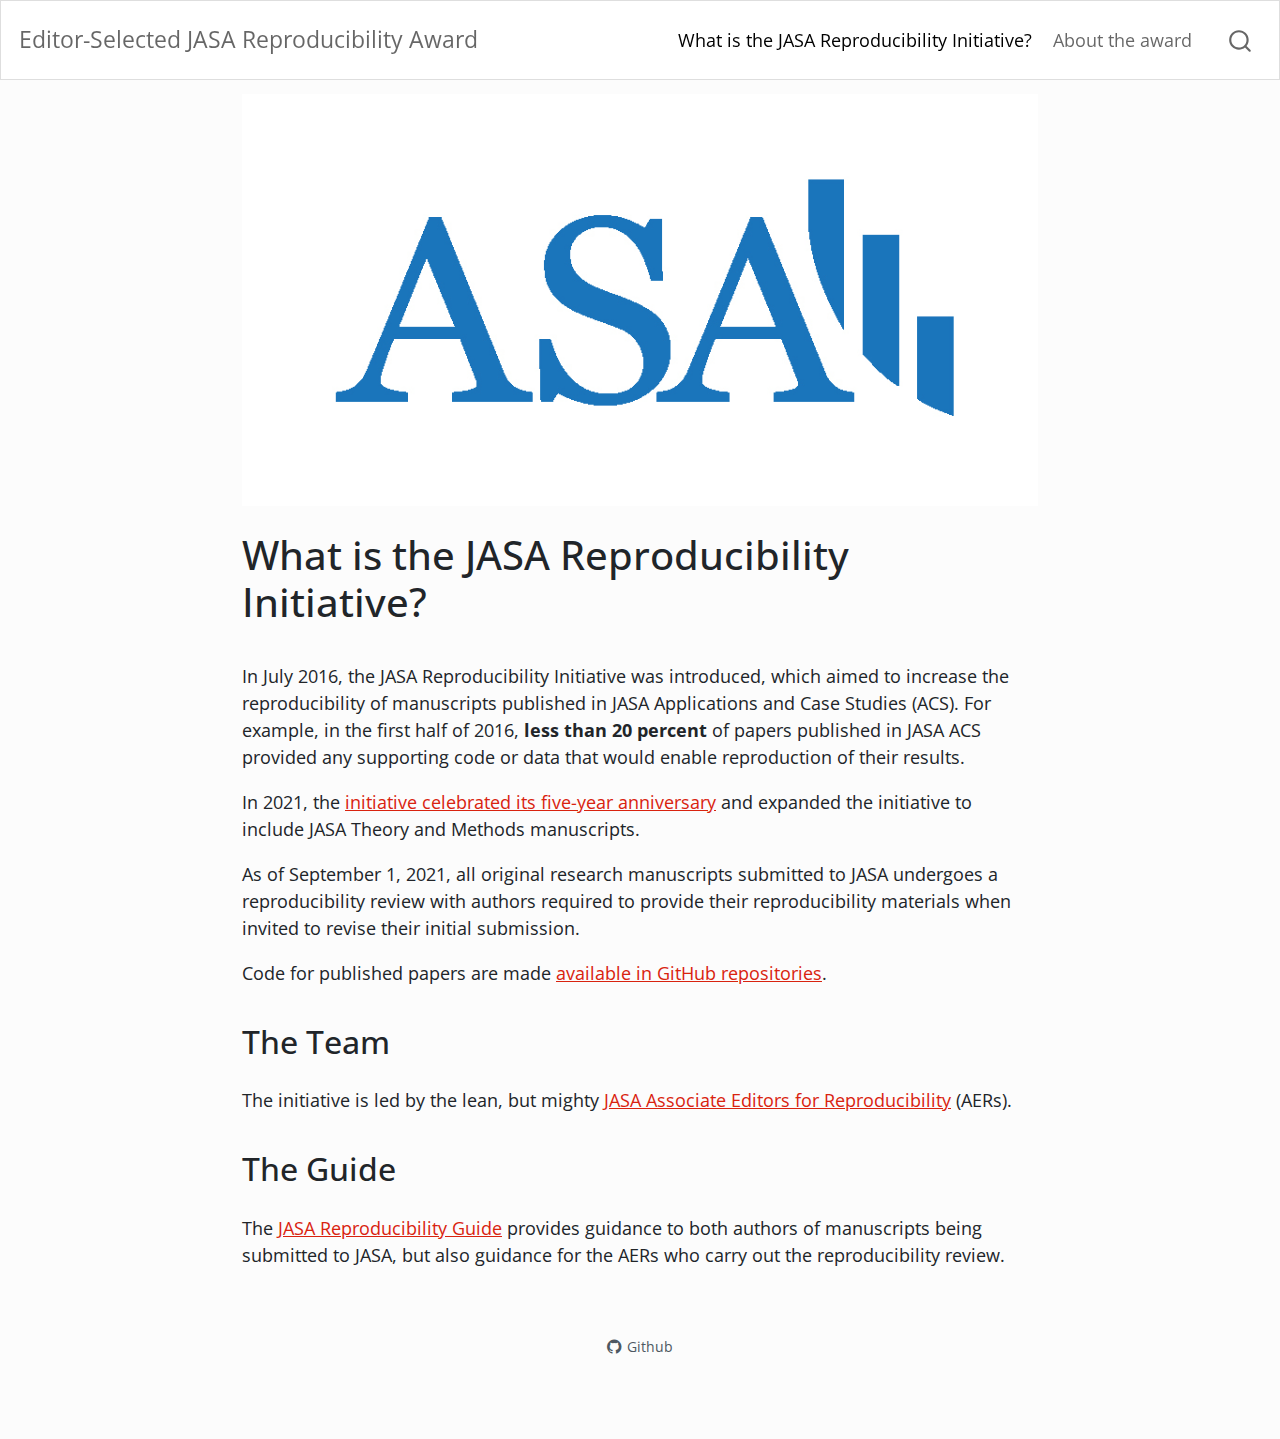
==== about.html @ ca01dcc9 "Built site for gh-pages" ====
<!DOCTYPE html>
<html xmlns="http://www.w3.org/1999/xhtml" lang="en" xml:lang="en"><head>

<meta charset="utf-8">
<meta name="generator" content="quarto-1.1.189">

<meta name="viewport" content="width=device-width, initial-scale=1.0, user-scalable=yes">


<title>Editor-Selected JASA Reproducibility Award - What is the JASA Reproducibility Initiative?</title>
<style>
code{white-space: pre-wrap;}
span.smallcaps{font-variant: small-caps;}
div.columns{display: flex; gap: min(4vw, 1.5em);}
div.column{flex: auto; overflow-x: auto;}
div.hanging-indent{margin-left: 1.5em; text-indent: -1.5em;}
ul.task-list{list-style: none;}
ul.task-list li input[type="checkbox"] {
  width: 0.8em;
  margin: 0 0.8em 0.2em -1.6em;
  vertical-align: middle;
}
</style>


<script src="site_libs/quarto-nav/quarto-nav.js"></script>
<script src="site_libs/quarto-nav/headroom.min.js"></script>
<script src="site_libs/clipboard/clipboard.min.js"></script>
<script src="site_libs/quarto-search/autocomplete.umd.js"></script>
<script src="site_libs/quarto-search/fuse.min.js"></script>
<script src="site_libs/quarto-search/quarto-search.js"></script>
<meta name="quarto:offset" content="./">
<script src="site_libs/quarto-html/quarto.js"></script>
<script src="site_libs/quarto-html/popper.min.js"></script>
<script src="site_libs/quarto-html/tippy.umd.min.js"></script>
<link href="site_libs/quarto-html/tippy.css" rel="stylesheet">
<link href="site_libs/quarto-html/quarto-syntax-highlighting.css" rel="stylesheet" id="quarto-text-highlighting-styles">
<script src="site_libs/bootstrap/bootstrap.min.js"></script>
<link href="site_libs/bootstrap/bootstrap-icons.css" rel="stylesheet">
<link href="site_libs/bootstrap/bootstrap.min.css" rel="stylesheet" id="quarto-bootstrap" data-mode="light">
<script id="quarto-search-options" type="application/json">{
  "location": "navbar",
  "copy-button": false,
  "collapse-after": 3,
  "panel-placement": "end",
  "type": "overlay",
  "limit": 20,
  "language": {
    "search-no-results-text": "No results",
    "search-matching-documents-text": "matching documents",
    "search-copy-link-title": "Copy link to search",
    "search-hide-matches-text": "Hide additional matches",
    "search-more-match-text": "more match in this document",
    "search-more-matches-text": "more matches in this document",
    "search-clear-button-title": "Clear",
    "search-detached-cancel-button-title": "Cancel",
    "search-submit-button-title": "Submit"
  }
}</script>


<link rel="stylesheet" href="styles.css">
</head>

<body class="nav-fixed fullcontent">

<div id="quarto-search-results"></div>
  <header id="quarto-header" class="headroom fixed-top">
    <nav class="navbar navbar-expand-lg navbar-dark ">
      <div class="navbar-container container-fluid">
      <div class="navbar-brand-container">
    <a class="navbar-brand" href="./index.html">
    <span class="navbar-title">Editor-Selected JASA Reproducibility Award</span>
    </a>
  </div>
          <button class="navbar-toggler" type="button" data-bs-toggle="collapse" data-bs-target="#navbarCollapse" aria-controls="navbarCollapse" aria-expanded="false" aria-label="Toggle navigation" onclick="if (window.quartoToggleHeadroom) { window.quartoToggleHeadroom(); }">
  <span class="navbar-toggler-icon"></span>
</button>
          <div class="collapse navbar-collapse" id="navbarCollapse">
            <ul class="navbar-nav navbar-nav-scroll ms-auto">
  <li class="nav-item">
    <a class="nav-link active" href="./about.html" aria-current="page">What is the JASA Reproducibility Initiative?</a>
  </li>  
  <li class="nav-item">
    <a class="nav-link" href="./index.html">About the award</a>
  </li>  
</ul>
              <div id="quarto-search" class="" title="Search"></div>
          </div> <!-- /navcollapse -->
      </div> <!-- /container-fluid -->
    </nav>
</header>
<!-- content -->
<div id="quarto-content" class="quarto-container page-columns page-rows-contents page-layout-article page-navbar">
<!-- sidebar -->
<!-- margin-sidebar -->
    
<!-- main -->
<div class="quarto-about-marquee">
  <div class="about-image-container">
    <img src="img/asa_logo.jpeg" class="about-image " style="width: 100%;">
  </div>
  <div class="about-contents">
    <header id="title-block-header" class="quarto-title-block default">
<div class="quarto-title">
<h1 class="title">What is the JASA Reproducibility Initiative?</h1>
</div>
<div class="quarto-title-meta">
  </div>
</header> <main class="content" id="quarto-document-content">
<p>In July 2016, the JASA Reproducibility Initiative was introduced, which aimed to increase the reproducibility of manuscripts published in JASA Applications and Case Studies (ACS). For example, in the first half of 2016, <strong>less than 20 percent</strong> of papers published in JASA ACS provided any supporting code or data that would enable reproduction of their results.</p>
<p>In 2021, the <a href="https://magazine.amstat.org/blog/2021/08/01/jasa-5-years-on">initiative celebrated its five-year anniversary</a> and expanded the initiative to include JASA Theory and Methods manuscripts.</p>
<p>As of September 1, 2021, all original research manuscripts submitted to JASA undergoes a reproducibility review with authors required to provide their reproducibility materials when invited to revise their initial submission.</p>
<p>Code for published papers are made <a href="https://github.com/jasa-acs">available in GitHub repositories</a>.</p>
<section id="the-team" class="level2">
<h2 data-anchor-id="the-team">The Team</h2>
<p>The initiative is led by the lean, but mighty <a href="https://www.tandfonline.com/action/journalInformation?show=editorialBoard&amp;journalCode=uasa20">JASA Associate Editors for Reproducibility</a> (AERs).</p>
</section>
<section id="the-guide" class="level2">
<h2 data-anchor-id="the-guide">The Guide</h2>
<p>The <a href="https://jasa-acs.github.io/repro-guide">JASA Reproducibility Guide</a> provides guidance to both authors of manuscripts being submitted to JASA, but also guidance for the AERs who carry out the reproducibility review.</p>


</section>
</main> 
    <div class="about-footer"><div class="about-links">
  <a href="https://github.com/jasa-acs" class="about-link">
    <i class="bi bi-github"></i>
     <span class="about-link-text">Github</span>
  </a>
</div>
</div>
  </div>
</div>
 <!-- /main -->
<script id="quarto-html-after-body" type="application/javascript">
window.document.addEventListener("DOMContentLoaded", function (event) {
  const toggleBodyColorMode = (bsSheetEl) => {
    const mode = bsSheetEl.getAttribute("data-mode");
    const bodyEl = window.document.querySelector("body");
    if (mode === "dark") {
      bodyEl.classList.add("quarto-dark");
      bodyEl.classList.remove("quarto-light");
    } else {
      bodyEl.classList.add("quarto-light");
      bodyEl.classList.remove("quarto-dark");
    }
  }
  const toggleBodyColorPrimary = () => {
    const bsSheetEl = window.document.querySelector("link#quarto-bootstrap");
    if (bsSheetEl) {
      toggleBodyColorMode(bsSheetEl);
    }
  }
  toggleBodyColorPrimary();  
  const clipboard = new window.ClipboardJS('.code-copy-button', {
    target: function(trigger) {
      return trigger.previousElementSibling;
    }
  });
  clipboard.on('success', function(e) {
    // button target
    const button = e.trigger;
    // don't keep focus
    button.blur();
    // flash "checked"
    button.classList.add('code-copy-button-checked');
    var currentTitle = button.getAttribute("title");
    button.setAttribute("title", "Copied!");
    setTimeout(function() {
      button.setAttribute("title", currentTitle);
      button.classList.remove('code-copy-button-checked');
    }, 1000);
    // clear code selection
    e.clearSelection();
  });
  function tippyHover(el, contentFn) {
    const config = {
      allowHTML: true,
      content: contentFn,
      maxWidth: 500,
      delay: 100,
      arrow: false,
      appendTo: function(el) {
          return el.parentElement;
      },
      interactive: true,
      interactiveBorder: 10,
      theme: 'quarto',
      placement: 'bottom-start'
    };
    window.tippy(el, config); 
  }
  const noterefs = window.document.querySelectorAll('a[role="doc-noteref"]');
  for (var i=0; i<noterefs.length; i++) {
    const ref = noterefs[i];
    tippyHover(ref, function() {
      // use id or data attribute instead here
      let href = ref.getAttribute('data-footnote-href') || ref.getAttribute('href');
      try { href = new URL(href).hash; } catch {}
      const id = href.replace(/^#\/?/, "");
      const note = window.document.getElementById(id);
      return note.innerHTML;
    });
  }
  var bibliorefs = window.document.querySelectorAll('a[role="doc-biblioref"]');
  for (var i=0; i<bibliorefs.length; i++) {
    const ref = bibliorefs[i];
    const cites = ref.parentNode.getAttribute('data-cites').split(' ');
    tippyHover(ref, function() {
      var popup = window.document.createElement('div');
      cites.forEach(function(cite) {
        var citeDiv = window.document.createElement('div');
        citeDiv.classList.add('hanging-indent');
        citeDiv.classList.add('csl-entry');
        var biblioDiv = window.document.getElementById('ref-' + cite);
        if (biblioDiv) {
          citeDiv.innerHTML = biblioDiv.innerHTML;
        }
        popup.appendChild(citeDiv);
      });
      return popup.innerHTML;
    });
  }
});
</script>
</div> <!-- /content -->



</body></html>
---- site_libs/quarto-html/tippy.css ----
.tippy-box[data-animation=fade][data-state=hidden]{opacity:0}[data-tippy-root]{max-width:calc(100vw - 10px)}.tippy-box{position:relative;background-color:#333;color:#fff;border-radius:4px;font-size:14px;line-height:1.4;white-space:normal;outline:0;transition-property:transform,visibility,opacity}.tippy-box[data-placement^=top]>.tippy-arrow{bottom:0}.tippy-box[data-placement^=top]>.tippy-arrow:before{bottom:-7px;left:0;border-width:8px 8px 0;border-top-color:initial;transform-origin:center top}.tippy-box[data-placement^=bottom]>.tippy-arrow{top:0}.tippy-box[data-placement^=bottom]>.tippy-arrow:before{top:-7px;left:0;border-width:0 8px 8px;border-bottom-color:initial;transform-origin:center bottom}.tippy-box[data-placement^=left]>.tippy-arrow{right:0}.tippy-box[data-placement^=left]>.tippy-arrow:before{border-width:8px 0 8px 8px;border-left-color:initial;right:-7px;transform-origin:center left}.tippy-box[data-placement^=right]>.tippy-arrow{left:0}.tippy-box[data-placement^=right]>.tippy-arrow:before{left:-7px;border-width:8px 8px 8px 0;border-right-color:initial;transform-origin:center right}.tippy-box[data-inertia][data-state=visible]{transition-timing-function:cubic-bezier(.54,1.5,.38,1.11)}.tippy-arrow{width:16px;height:16px;color:#333}.tippy-arrow:before{content:"";position:absolute;border-color:transparent;border-style:solid}.tippy-content{position:relative;padding:5px 9px;z-index:1}
---- site_libs/quarto-html/quarto-syntax-highlighting.css ----
/* quarto syntax highlight colors */
:root {
  --quarto-hl-ot-color: #003B4F;
  --quarto-hl-at-color: #657422;
  --quarto-hl-ss-color: #20794D;
  --quarto-hl-an-color: #5E5E5E;
  --quarto-hl-fu-color: #4758AB;
  --quarto-hl-st-color: #20794D;
  --quarto-hl-cf-color: #003B4F;
  --quarto-hl-op-color: #5E5E5E;
  --quarto-hl-er-color: #AD0000;
  --quarto-hl-bn-color: #AD0000;
  --quarto-hl-al-color: #AD0000;
  --quarto-hl-va-color: #111111;
  --quarto-hl-bu-color: inherit;
  --quarto-hl-ex-color: inherit;
  --quarto-hl-pp-color: #AD0000;
  --quarto-hl-in-color: #5E5E5E;
  --quarto-hl-vs-color: #20794D;
  --quarto-hl-wa-color: #5E5E5E;
  --quarto-hl-do-color: #5E5E5E;
  --quarto-hl-im-color: #00769E;
  --quarto-hl-ch-color: #20794D;
  --quarto-hl-dt-color: #AD0000;
  --quarto-hl-fl-color: #AD0000;
  --quarto-hl-co-color: #5E5E5E;
  --quarto-hl-cv-color: #5E5E5E;
  --quarto-hl-cn-color: #8f5902;
  --quarto-hl-sc-color: #5E5E5E;
  --quarto-hl-dv-color: #AD0000;
  --quarto-hl-kw-color: #003B4F;
}

/* other quarto variables */
:root {
  --quarto-font-monospace: SFMono-Regular, Menlo, Monaco, Consolas, "Liberation Mono", "Courier New", monospace;
}

pre > code.sourceCode > span {
  color: #003B4F;
}

code span {
  color: #003B4F;
}

code.sourceCode > span {
  color: #003B4F;
}

div.sourceCode,
div.sourceCode pre.sourceCode {
  color: #003B4F;
}

code span.ot {
  color: #003B4F;
}

code span.at {
  color: #657422;
}

code span.ss {
  color: #20794D;
}

code span.an {
  color: #5E5E5E;
}

code span.fu {
  color: #4758AB;
}

code span.st {
  color: #20794D;
}

code span.cf {
  color: #003B4F;
}

code span.op {
  color: #5E5E5E;
}

code span.er {
  color: #AD0000;
}

code span.bn {
  color: #AD0000;
}

code span.al {
  color: #AD0000;
}

code span.va {
  color: #111111;
}

code span.pp {
  color: #AD0000;
}

code span.in {
  color: #5E5E5E;
}

code span.vs {
  color: #20794D;
}

code span.wa {
  color: #5E5E5E;
  font-style: italic;
}

code span.do {
  color: #5E5E5E;
  font-style: italic;
}

code span.im {
  color: #00769E;
}

code span.ch {
  color: #20794D;
}

code span.dt {
  color: #AD0000;
}

code span.fl {
  color: #AD0000;
}

code span.co {
  color: #5E5E5E;
}

code span.cv {
  color: #5E5E5E;
  font-style: italic;
}

code span.cn {
  color: #8f5902;
}

code span.sc {
  color: #5E5E5E;
}

code span.dv {
  color: #AD0000;
}

code span.kw {
  color: #003B4F;
}

.prevent-inlining {
  content: "</";
}

/*# sourceMappingURL=debc5d5d77c3f9108843748ff7464032.css.map */
---- styles.css ----
/* css styles */
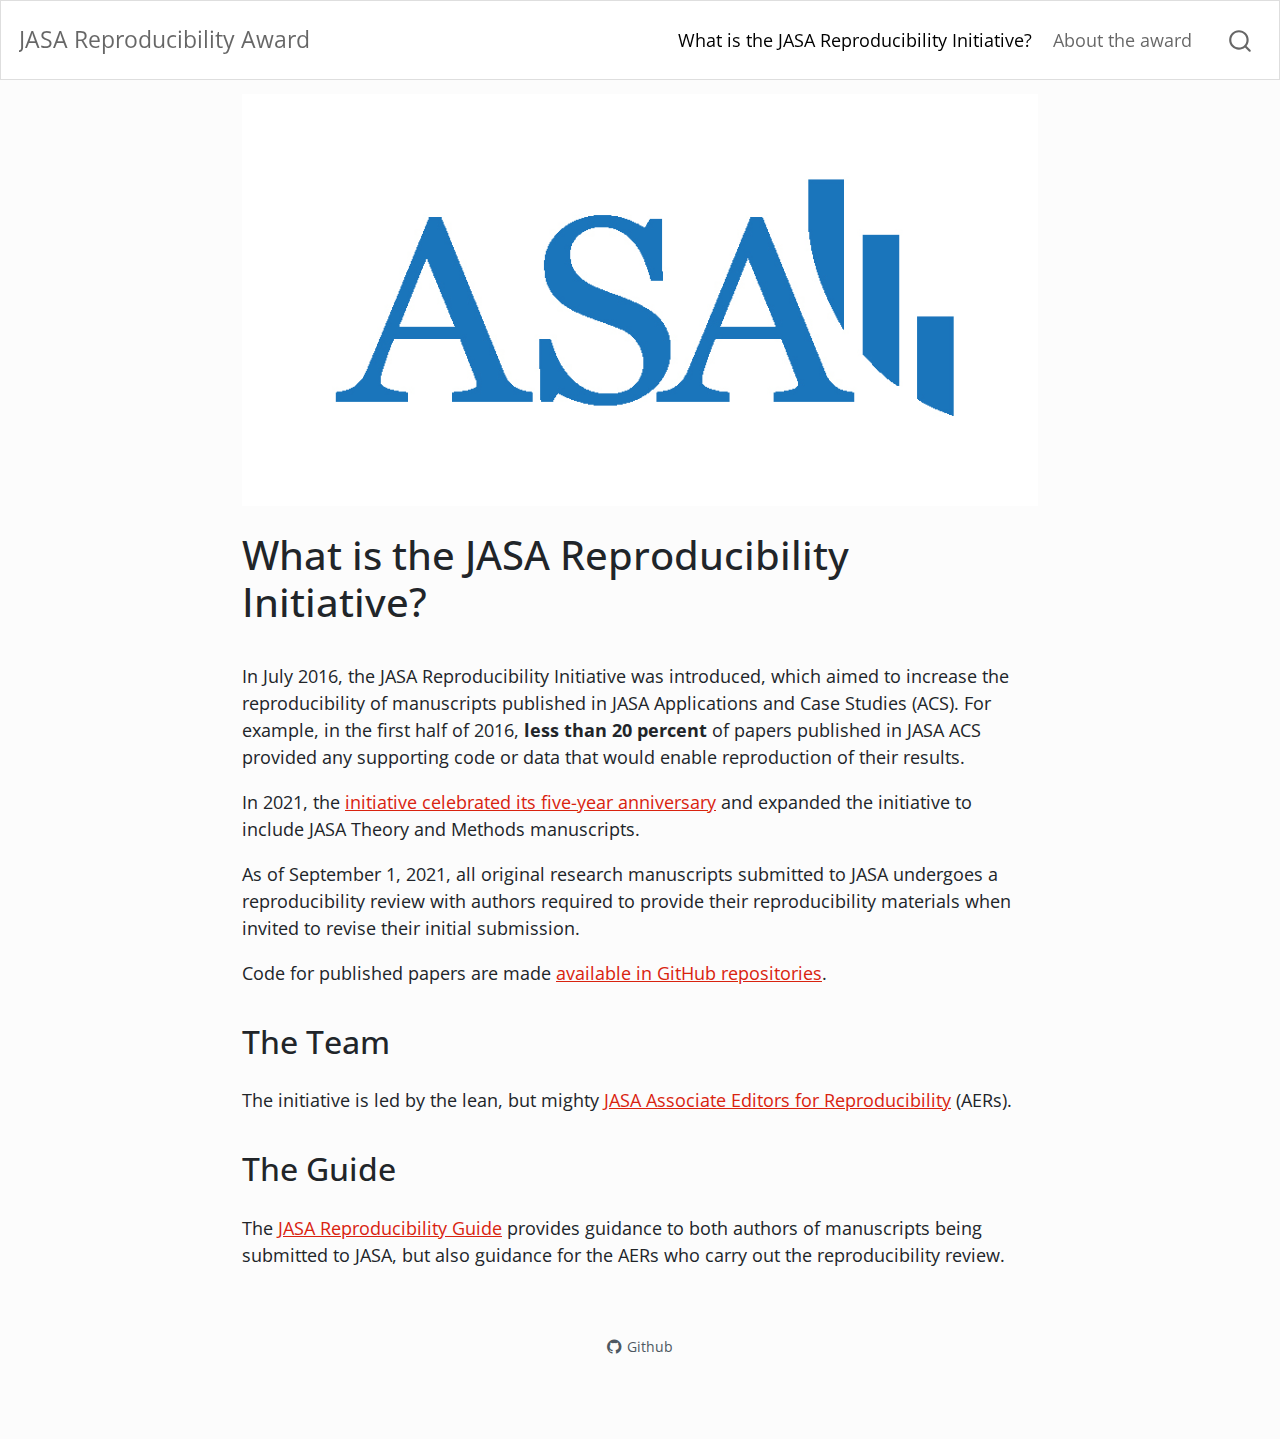
==== commit 0c8dea2c: "Built site for gh-pages" ====
--- a/about.html
+++ b/about.html
@@ -2,12 +2,12 @@
 <html xmlns="http://www.w3.org/1999/xhtml" lang="en" xml:lang="en"><head>
 
 <meta charset="utf-8">
-<meta name="generator" content="quarto-1.1.189">
+<meta name="generator" content="quarto-1.2.269">
 
 <meta name="viewport" content="width=device-width, initial-scale=1.0, user-scalable=yes">
 
 
-<title>Editor-Selected JASA Reproducibility Award - What is the JASA Reproducibility Initiative?</title>
+<title>JASA Reproducibility Award - What is the JASA Reproducibility Initiative?</title>
 <style>
 code{white-space: pre-wrap;}
 span.smallcaps{font-variant: small-caps;}
@@ -70,7 +70,7 @@
       <div class="navbar-container container-fluid">
       <div class="navbar-brand-container">
     <a class="navbar-brand" href="./index.html">
-    <span class="navbar-title">Editor-Selected JASA Reproducibility Award</span>
+    <span class="navbar-title">JASA Reproducibility Award</span>
     </a>
   </div>
           <button class="navbar-toggler" type="button" data-bs-toggle="collapse" data-bs-target="#navbarCollapse" aria-controls="navbarCollapse" aria-expanded="false" aria-label="Toggle navigation" onclick="if (window.quartoToggleHeadroom) { window.quartoToggleHeadroom(); }">
@@ -79,10 +79,12 @@
           <div class="collapse navbar-collapse" id="navbarCollapse">
             <ul class="navbar-nav navbar-nav-scroll ms-auto">
   <li class="nav-item">
-    <a class="nav-link active" href="./about.html" aria-current="page">What is the JASA Reproducibility Initiative?</a>
+    <a class="nav-link active" href="./about.html" aria-current="page">
+ <span class="menu-text">What is the JASA Reproducibility Initiative?</span></a>
   </li>  
   <li class="nav-item">
-    <a class="nav-link" href="./index.html">About the award</a>
+    <a class="nav-link" href="./index.html">
+ <span class="menu-text">About the award</span></a>
   </li>  
 </ul>
               <div id="quarto-search" class="" title="Search"></div>
@@ -167,7 +169,24 @@
     button.classList.add('code-copy-button-checked');
     var currentTitle = button.getAttribute("title");
     button.setAttribute("title", "Copied!");
+    let tooltip;
+    if (window.bootstrap) {
+      button.setAttribute("data-bs-toggle", "tooltip");
+      button.setAttribute("data-bs-placement", "left");
+      button.setAttribute("data-bs-title", "Copied!");
+      tooltip = new bootstrap.Tooltip(button, 
+        { trigger: "manual", 
+          customClass: "code-copy-button-tooltip",
+          offset: [0, -8]});
+      tooltip.show();    
+    }
     setTimeout(function() {
+      if (tooltip) {
+        tooltip.hide();
+        button.removeAttribute("data-bs-title");
+        button.removeAttribute("data-bs-toggle");
+        button.removeAttribute("data-bs-placement");
+      }
       button.setAttribute("title", currentTitle);
       button.classList.remove('code-copy-button-checked');
     }, 1000);
@@ -203,24 +222,42 @@
       return note.innerHTML;
     });
   }
+  const findCites = (el) => {
+    const parentEl = el.parentElement;
+    if (parentEl) {
+      const cites = parentEl.dataset.cites;
+      if (cites) {
+        return {
+          el,
+          cites: cites.split(' ')
+        };
+      } else {
+        return findCites(el.parentElement)
+      }
+    } else {
+      return undefined;
+    }
+  };
   var bibliorefs = window.document.querySelectorAll('a[role="doc-biblioref"]');
   for (var i=0; i<bibliorefs.length; i++) {
     const ref = bibliorefs[i];
-    const cites = ref.parentNode.getAttribute('data-cites').split(' ');
-    tippyHover(ref, function() {
-      var popup = window.document.createElement('div');
-      cites.forEach(function(cite) {
-        var citeDiv = window.document.createElement('div');
-        citeDiv.classList.add('hanging-indent');
-        citeDiv.classList.add('csl-entry');
-        var biblioDiv = window.document.getElementById('ref-' + cite);
-        if (biblioDiv) {
-          citeDiv.innerHTML = biblioDiv.innerHTML;
-        }
-        popup.appendChild(citeDiv);
+    const citeInfo = findCites(ref);
+    if (citeInfo) {
+      tippyHover(citeInfo.el, function() {
+        var popup = window.document.createElement('div');
+        citeInfo.cites.forEach(function(cite) {
+          var citeDiv = window.document.createElement('div');
+          citeDiv.classList.add('hanging-indent');
+          citeDiv.classList.add('csl-entry');
+          var biblioDiv = window.document.getElementById('ref-' + cite);
+          if (biblioDiv) {
+            citeDiv.innerHTML = biblioDiv.innerHTML;
+          }
+          popup.appendChild(citeDiv);
+        });
+        return popup.innerHTML;
       });
-      return popup.innerHTML;
-    });
+    }
   }
 });
 </script>
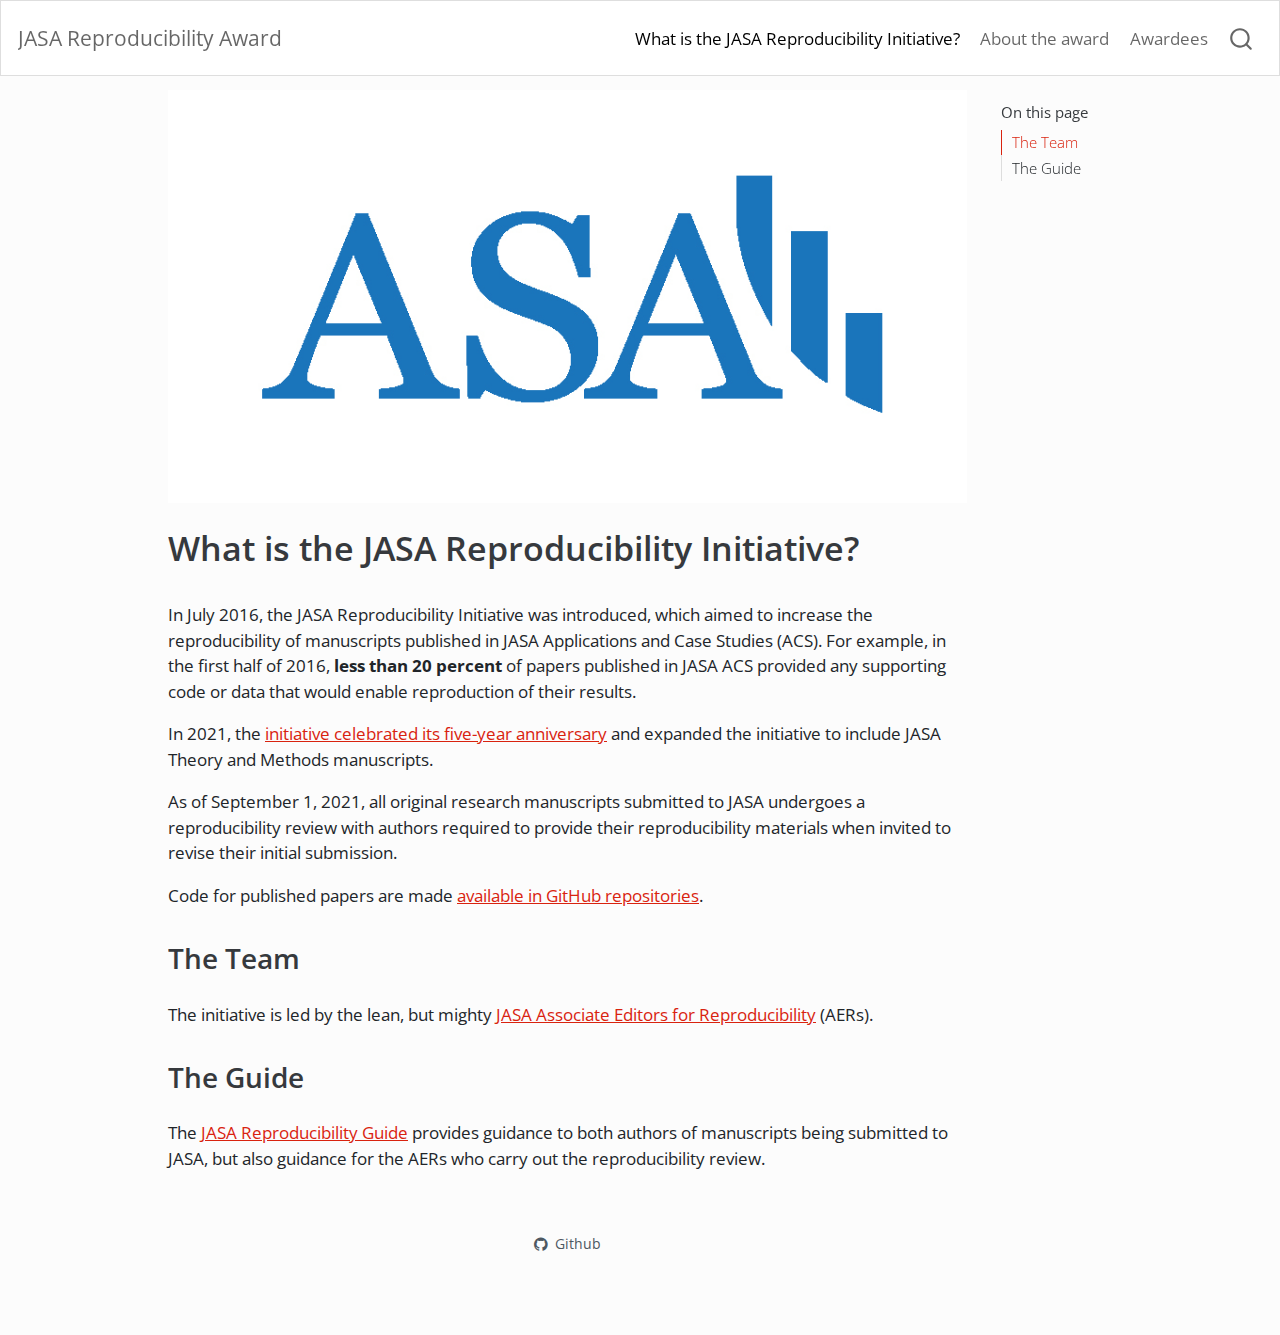
==== commit bc7cdfa4: "Built site for gh-pages" ====
--- a/about.html
+++ b/about.html
@@ -2,7 +2,7 @@
 <html xmlns="http://www.w3.org/1999/xhtml" lang="en" xml:lang="en"><head>
 
 <meta charset="utf-8">
-<meta name="generator" content="quarto-1.2.269">
+<meta name="generator" content="quarto-1.3.353">
 
 <meta name="viewport" content="width=device-width, initial-scale=1.0, user-scalable=yes">
 
@@ -17,7 +17,7 @@
 ul.task-list{list-style: none;}
 ul.task-list li input[type="checkbox"] {
   width: 0.8em;
-  margin: 0 0.8em 0.2em -1.6em;
+  margin: 0 0.8em 0.2em -1em; /* quarto-specific, see https://github.com/quarto-dev/quarto-cli/issues/4556 */ 
   vertical-align: middle;
 }
 </style>
@@ -62,7 +62,7 @@
 <link rel="stylesheet" href="styles.css">
 </head>
 
-<body class="nav-fixed fullcontent">
+<body class="nav-fixed">
 
 <div id="quarto-search-results"></div>
   <header id="quarto-header" class="headroom fixed-top">
@@ -73,21 +73,27 @@
     <span class="navbar-title">JASA Reproducibility Award</span>
     </a>
   </div>
+            <div id="quarto-search" class="" title="Search"></div>
           <button class="navbar-toggler" type="button" data-bs-toggle="collapse" data-bs-target="#navbarCollapse" aria-controls="navbarCollapse" aria-expanded="false" aria-label="Toggle navigation" onclick="if (window.quartoToggleHeadroom) { window.quartoToggleHeadroom(); }">
   <span class="navbar-toggler-icon"></span>
 </button>
           <div class="collapse navbar-collapse" id="navbarCollapse">
             <ul class="navbar-nav navbar-nav-scroll ms-auto">
   <li class="nav-item">
-    <a class="nav-link active" href="./about.html" aria-current="page">
+    <a class="nav-link active" href="./about.html" rel="" target="" aria-current="page">
  <span class="menu-text">What is the JASA Reproducibility Initiative?</span></a>
   </li>  
   <li class="nav-item">
-    <a class="nav-link" href="./index.html">
+    <a class="nav-link" href="./index.html" rel="" target="">
  <span class="menu-text">About the award</span></a>
   </li>  
+  <li class="nav-item">
+    <a class="nav-link" href="./awardees.html" rel="" target="">
+ <span class="menu-text">Awardees</span></a>
+  </li>  
 </ul>
-              <div id="quarto-search" class="" title="Search"></div>
+            <div class="quarto-navbar-tools">
+</div>
           </div> <!-- /navcollapse -->
       </div> <!-- /container-fluid -->
     </nav>
@@ -96,7 +102,15 @@
 <div id="quarto-content" class="quarto-container page-columns page-rows-contents page-layout-article page-navbar">
 <!-- sidebar -->
 <!-- margin-sidebar -->
-    
+    <div id="quarto-margin-sidebar" class="sidebar margin-sidebar">
+        <nav id="TOC" role="doc-toc" class="toc-active">
+    <h2 id="toc-title">On this page</h2>
+  <ul>
+  <li><a href="#the-team" id="toc-the-team" class="nav-link active" data-scroll-target="#the-team">The Team</a></li>
+  <li><a href="#the-guide" id="toc-the-guide" class="nav-link" data-scroll-target="#the-guide">The Guide</a></li>
+  </ul>
+</nav>
+    </div>
 <!-- main -->
 <div class="quarto-about-marquee">
   <div class="about-image-container">
@@ -110,6 +124,7 @@
 <div class="quarto-title-meta">
   </div>
 </header> <main class="content" id="quarto-document-content">
+
 <p>In July 2016, the JASA Reproducibility Initiative was introduced, which aimed to increase the reproducibility of manuscripts published in JASA Applications and Case Studies (ACS). For example, in the first half of 2016, <strong>less than 20 percent</strong> of papers published in JASA ACS provided any supporting code or data that would enable reproduction of their results.</p>
 <p>In 2021, the <a href="https://magazine.amstat.org/blog/2021/08/01/jasa-5-years-on">initiative celebrated its five-year anniversary</a> and expanded the initiative to include JASA Theory and Methods manuscripts.</p>
 <p>As of September 1, 2021, all original research manuscripts submitted to JASA undergoes a reproducibility review with authors required to provide their reproducibility materials when invited to revise their initial submission.</p>
@@ -126,7 +141,7 @@
 </section>
 </main> 
     <div class="about-footer"><div class="about-links">
-  <a href="https://github.com/jasa-acs" class="about-link">
+  <a href="https://github.com/jasa-acs" class="about-link" rel="" target="">
     <i class="bi bi-github"></i>
      <span class="about-link-text">Github</span>
   </a>
@@ -155,9 +170,23 @@
     }
   }
   toggleBodyColorPrimary();  
+  const isCodeAnnotation = (el) => {
+    for (const clz of el.classList) {
+      if (clz.startsWith('code-annotation-')) {                     
+        return true;
+      }
+    }
+    return false;
+  }
   const clipboard = new window.ClipboardJS('.code-copy-button', {
-    target: function(trigger) {
-      return trigger.previousElementSibling;
+    text: function(trigger) {
+      const codeEl = trigger.previousElementSibling.cloneNode(true);
+      for (const childEl of codeEl.children) {
+        if (isCodeAnnotation(childEl)) {
+          childEl.remove();
+        }
+      }
+      return codeEl.innerText;
     }
   });
   clipboard.on('success', function(e) {
@@ -222,6 +251,92 @@
       return note.innerHTML;
     });
   }
+      let selectedAnnoteEl;
+      const selectorForAnnotation = ( cell, annotation) => {
+        let cellAttr = 'data-code-cell="' + cell + '"';
+        let lineAttr = 'data-code-annotation="' +  annotation + '"';
+        const selector = 'span[' + cellAttr + '][' + lineAttr + ']';
+        return selector;
+      }
+      const selectCodeLines = (annoteEl) => {
+        const doc = window.document;
+        const targetCell = annoteEl.getAttribute("data-target-cell");
+        const targetAnnotation = annoteEl.getAttribute("data-target-annotation");
+        const annoteSpan = window.document.querySelector(selectorForAnnotation(targetCell, targetAnnotation));
+        const lines = annoteSpan.getAttribute("data-code-lines").split(",");
+        const lineIds = lines.map((line) => {
+          return targetCell + "-" + line;
+        })
+        let top = null;
+        let height = null;
+        let parent = null;
+        if (lineIds.length > 0) {
+            //compute the position of the single el (top and bottom and make a div)
+            const el = window.document.getElementById(lineIds[0]);
+            top = el.offsetTop;
+            height = el.offsetHeight;
+            parent = el.parentElement.parentElement;
+          if (lineIds.length > 1) {
+            const lastEl = window.document.getElementById(lineIds[lineIds.length - 1]);
+            const bottom = lastEl.offsetTop + lastEl.offsetHeight;
+            height = bottom - top;
+          }
+          if (top !== null && height !== null && parent !== null) {
+            // cook up a div (if necessary) and position it 
+            let div = window.document.getElementById("code-annotation-line-highlight");
+            if (div === null) {
+              div = window.document.createElement("div");
+              div.setAttribute("id", "code-annotation-line-highlight");
+              div.style.position = 'absolute';
+              parent.appendChild(div);
+            }
+            div.style.top = top - 2 + "px";
+            div.style.height = height + 4 + "px";
+            let gutterDiv = window.document.getElementById("code-annotation-line-highlight-gutter");
+            if (gutterDiv === null) {
+              gutterDiv = window.document.createElement("div");
+              gutterDiv.setAttribute("id", "code-annotation-line-highlight-gutter");
+              gutterDiv.style.position = 'absolute';
+              const codeCell = window.document.getElementById(targetCell);
+              const gutter = codeCell.querySelector('.code-annotation-gutter');
+              gutter.appendChild(gutterDiv);
+            }
+            gutterDiv.style.top = top - 2 + "px";
+            gutterDiv.style.height = height + 4 + "px";
+          }
+          selectedAnnoteEl = annoteEl;
+        }
+      };
+      const unselectCodeLines = () => {
+        const elementsIds = ["code-annotation-line-highlight", "code-annotation-line-highlight-gutter"];
+        elementsIds.forEach((elId) => {
+          const div = window.document.getElementById(elId);
+          if (div) {
+            div.remove();
+          }
+        });
+        selectedAnnoteEl = undefined;
+      };
+      // Attach click handler to the DT
+      const annoteDls = window.document.querySelectorAll('dt[data-target-cell]');
+      for (const annoteDlNode of annoteDls) {
+        annoteDlNode.addEventListener('click', (event) => {
+          const clickedEl = event.target;
+          if (clickedEl !== selectedAnnoteEl) {
+            unselectCodeLines();
+            const activeEl = window.document.querySelector('dt[data-target-cell].code-annotation-active');
+            if (activeEl) {
+              activeEl.classList.remove('code-annotation-active');
+            }
+            selectCodeLines(clickedEl);
+            clickedEl.classList.add('code-annotation-active');
+          } else {
+            // Unselect the line
+            unselectCodeLines();
+            clickedEl.classList.remove('code-annotation-active');
+          }
+        });
+      }
   const findCites = (el) => {
     const parentEl = el.parentElement;
     if (parentEl) {
--- a/site_libs/quarto-html/quarto-syntax-highlighting.css
+++ b/site_libs/quarto-html/quarto-syntax-highlighting.css
@@ -55,62 +55,85 @@
 
 code span.ot {
   color: #003B4F;
+  font-style: inherit;
 }
 
 code span.at {
   color: #657422;
+  font-style: inherit;
 }
 
 code span.ss {
   color: #20794D;
+  font-style: inherit;
 }
 
 code span.an {
   color: #5E5E5E;
+  font-style: inherit;
 }
 
 code span.fu {
   color: #4758AB;
+  font-style: inherit;
 }
 
 code span.st {
   color: #20794D;
+  font-style: inherit;
 }
 
 code span.cf {
   color: #003B4F;
+  font-style: inherit;
 }
 
 code span.op {
   color: #5E5E5E;
+  font-style: inherit;
 }
 
 code span.er {
   color: #AD0000;
+  font-style: inherit;
 }
 
 code span.bn {
   color: #AD0000;
+  font-style: inherit;
 }
 
 code span.al {
   color: #AD0000;
+  font-style: inherit;
 }
 
 code span.va {
   color: #111111;
+  font-style: inherit;
+}
+
+code span.bu {
+  font-style: inherit;
+}
+
+code span.ex {
+  font-style: inherit;
 }
 
 code span.pp {
   color: #AD0000;
+  font-style: inherit;
 }
 
 code span.in {
   color: #5E5E5E;
+  font-style: inherit;
 }
 
 code span.vs {
   color: #20794D;
+  font-style: inherit;
 }
 
 code span.wa {
@@ -125,22 +148,27 @@
 
 code span.im {
   color: #00769E;
+  font-style: inherit;
 }
 
 code span.ch {
   color: #20794D;
+  font-style: inherit;
 }
 
 code span.dt {
   color: #AD0000;
+  font-style: inherit;
 }
 
 code span.fl {
   color: #AD0000;
+  font-style: inherit;
 }
 
 code span.co {
   color: #5E5E5E;
+  font-style: inherit;
 }
 
 code span.cv {
@@ -150,18 +178,22 @@
 
 code span.cn {
   color: #8f5902;
+  font-style: inherit;
 }
 
 code span.sc {
   color: #5E5E5E;
+  font-style: inherit;
 }
 
 code span.dv {
   color: #AD0000;
+  font-style: inherit;
 }
 
 code span.kw {
   color: #003B4F;
+  font-style: inherit;
 }
 
 .prevent-inlining {
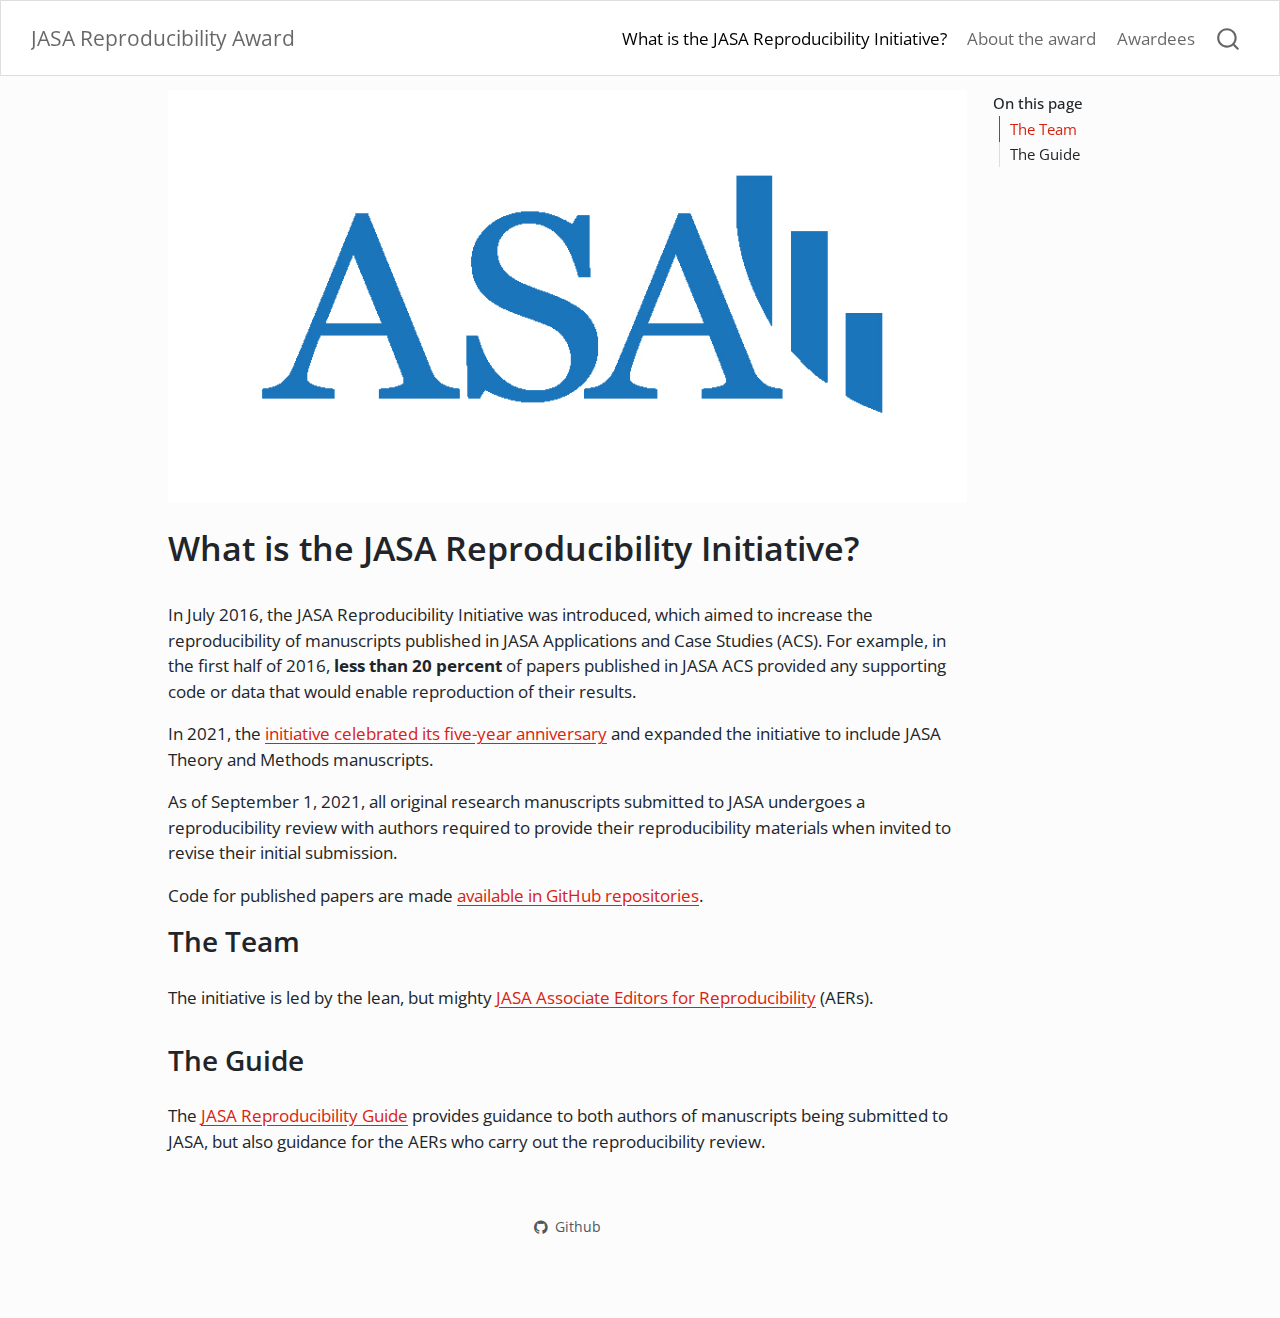
==== commit 0eea503a: "Built site for gh-pages" ====
--- a/about.html
+++ b/about.html
@@ -2,7 +2,7 @@
 <html xmlns="http://www.w3.org/1999/xhtml" lang="en" xml:lang="en"><head>
 
 <meta charset="utf-8">
-<meta name="generator" content="quarto-1.3.353">
+<meta name="generator" content="quarto-1.4.553">
 
 <meta name="viewport" content="width=device-width, initial-scale=1.0, user-scalable=yes">
 
@@ -44,7 +44,13 @@
   "collapse-after": 3,
   "panel-placement": "end",
   "type": "overlay",
-  "limit": 20,
+  "limit": 50,
+  "keyboard-shortcut": [
+    "f",
+    "/",
+    "s"
+  ],
+  "show-item-context": false,
   "language": {
     "search-no-results-text": "No results",
     "search-matching-documents-text": "matching documents",
@@ -53,8 +59,10 @@
     "search-more-match-text": "more match in this document",
     "search-more-matches-text": "more matches in this document",
     "search-clear-button-title": "Clear",
+    "search-text-placeholder": "",
     "search-detached-cancel-button-title": "Cancel",
-    "search-submit-button-title": "Submit"
+    "search-submit-button-title": "Submit",
+    "search-label": "Search"
   }
 }</script>
 
@@ -66,9 +74,9 @@
 
 <div id="quarto-search-results"></div>
   <header id="quarto-header" class="headroom fixed-top">
-    <nav class="navbar navbar-expand-lg navbar-dark ">
+    <nav class="navbar navbar-expand-lg " data-bs-theme="dark">
       <div class="navbar-container container-fluid">
-      <div class="navbar-brand-container">
+      <div class="navbar-brand-container mx-auto">
     <a class="navbar-brand" href="./index.html">
     <span class="navbar-title">JASA Reproducibility Award</span>
     </a>
@@ -80,21 +88,21 @@
           <div class="collapse navbar-collapse" id="navbarCollapse">
             <ul class="navbar-nav navbar-nav-scroll ms-auto">
   <li class="nav-item">
-    <a class="nav-link active" href="./about.html" rel="" target="" aria-current="page">
- <span class="menu-text">What is the JASA Reproducibility Initiative?</span></a>
+    <a class="nav-link active" href="./about.html" aria-current="page"> 
+<span class="menu-text">What is the JASA Reproducibility Initiative?</span></a>
   </li>  
   <li class="nav-item">
-    <a class="nav-link" href="./index.html" rel="" target="">
- <span class="menu-text">About the award</span></a>
+    <a class="nav-link" href="./index.html"> 
+<span class="menu-text">About the award</span></a>
   </li>  
   <li class="nav-item">
-    <a class="nav-link" href="./awardees.html" rel="" target="">
- <span class="menu-text">Awardees</span></a>
+    <a class="nav-link" href="./awardees.html"> 
+<span class="menu-text">Awardees</span></a>
   </li>  
 </ul>
-            <div class="quarto-navbar-tools">
+          </div> <!-- /navcollapse -->
+          <div class="quarto-navbar-tools">
 </div>
-          </div> <!-- /navcollapse -->
       </div> <!-- /container-fluid -->
     </nav>
 </header>
@@ -112,7 +120,7 @@
 </nav>
     </div>
 <!-- main -->
-<div class="quarto-about-marquee">
+<div class="quarto-about-marquee content">
   <div class="about-image-container">
     <img src="img/asa_logo.jpeg" class="about-image " style="width: 100%;">
   </div>
@@ -222,10 +230,27 @@
     // clear code selection
     e.clearSelection();
   });
-  function tippyHover(el, contentFn) {
+    var localhostRegex = new RegExp(/^(?:http|https):\/\/localhost\:?[0-9]*\//);
+    var mailtoRegex = new RegExp(/^mailto:/);
+      var filterRegex = new RegExp("https:\/\/jasa-acs\.github\.io\/repro-award\/");
+    var isInternal = (href) => {
+        return filterRegex.test(href) || localhostRegex.test(href) || mailtoRegex.test(href);
+    }
+    // Inspect non-navigation links and adorn them if external
+ 	var links = window.document.querySelectorAll('a[href]:not(.nav-link):not(.navbar-brand):not(.toc-action):not(.sidebar-link):not(.sidebar-item-toggle):not(.pagination-link):not(.no-external):not([aria-hidden]):not(.dropdown-item):not(.quarto-navigation-tool)');
+    for (var i=0; i<links.length; i++) {
+      const link = links[i];
+      if (!isInternal(link.href)) {
+        // undo the damage that might have been done by quarto-nav.js in the case of
+        // links that we want to consider external
+        if (link.dataset.originalHref !== undefined) {
+          link.href = link.dataset.originalHref;
+        }
+      }
+    }
+  function tippyHover(el, contentFn, onTriggerFn, onUntriggerFn) {
     const config = {
       allowHTML: true,
-      content: contentFn,
       maxWidth: 500,
       delay: 100,
       arrow: false,
@@ -235,8 +260,17 @@
       interactive: true,
       interactiveBorder: 10,
       theme: 'quarto',
-      placement: 'bottom-start'
+      placement: 'bottom-start',
     };
+    if (contentFn) {
+      config.content = contentFn;
+    }
+    if (onTriggerFn) {
+      config.onTrigger = onTriggerFn;
+    }
+    if (onUntriggerFn) {
+      config.onUntrigger = onUntriggerFn;
+    }
     window.tippy(el, config); 
   }
   const noterefs = window.document.querySelectorAll('a[role="doc-noteref"]');
@@ -248,7 +282,130 @@
       try { href = new URL(href).hash; } catch {}
       const id = href.replace(/^#\/?/, "");
       const note = window.document.getElementById(id);
-      return note.innerHTML;
+      if (note) {
+        return note.innerHTML;
+      } else {
+        return "";
+      }
+    });
+  }
+  const xrefs = window.document.querySelectorAll('a.quarto-xref');
+  const processXRef = (id, note) => {
+    // Strip column container classes
+    const stripColumnClz = (el) => {
+      el.classList.remove("page-full", "page-columns");
+      if (el.children) {
+        for (const child of el.children) {
+          stripColumnClz(child);
+        }
+      }
+    }
+    stripColumnClz(note)
+    if (id === null || id.startsWith('sec-')) {
+      // Special case sections, only their first couple elements
+      const container = document.createElement("div");
+      if (note.children && note.children.length > 2) {
+        container.appendChild(note.children[0].cloneNode(true));
+        for (let i = 1; i < note.children.length; i++) {
+          const child = note.children[i];
+          if (child.tagName === "P" && child.innerText === "") {
+            continue;
+          } else {
+            container.appendChild(child.cloneNode(true));
+            break;
+          }
+        }
+        if (window.Quarto?.typesetMath) {
+          window.Quarto.typesetMath(container);
+        }
+        return container.innerHTML
+      } else {
+        if (window.Quarto?.typesetMath) {
+          window.Quarto.typesetMath(note);
+        }
+        return note.innerHTML;
+      }
+    } else {
+      // Remove any anchor links if they are present
+      const anchorLink = note.querySelector('a.anchorjs-link');
+      if (anchorLink) {
+        anchorLink.remove();
+      }
+      if (window.Quarto?.typesetMath) {
+        window.Quarto.typesetMath(note);
+      }
+      // TODO in 1.5, we should make sure this works without a callout special case
+      if (note.classList.contains("callout")) {
+        return note.outerHTML;
+      } else {
+        return note.innerHTML;
+      }
+    }
+  }
+  for (var i=0; i<xrefs.length; i++) {
+    const xref = xrefs[i];
+    tippyHover(xref, undefined, function(instance) {
+      instance.disable();
+      let url = xref.getAttribute('href');
+      let hash = undefined; 
+      if (url.startsWith('#')) {
+        hash = url;
+      } else {
+        try { hash = new URL(url).hash; } catch {}
+      }
+      if (hash) {
+        const id = hash.replace(/^#\/?/, "");
+        const note = window.document.getElementById(id);
+        if (note !== null) {
+          try {
+            const html = processXRef(id, note.cloneNode(true));
+            instance.setContent(html);
+          } finally {
+            instance.enable();
+            instance.show();
+          }
+        } else {
+          // See if we can fetch this
+          fetch(url.split('#')[0])
+          .then(res => res.text())
+          .then(html => {
+            const parser = new DOMParser();
+            const htmlDoc = parser.parseFromString(html, "text/html");
+            const note = htmlDoc.getElementById(id);
+            if (note !== null) {
+              const html = processXRef(id, note);
+              instance.setContent(html);
+            } 
+          }).finally(() => {
+            instance.enable();
+            instance.show();
+          });
+        }
+      } else {
+        // See if we can fetch a full url (with no hash to target)
+        // This is a special case and we should probably do some content thinning / targeting
+        fetch(url)
+        .then(res => res.text())
+        .then(html => {
+          const parser = new DOMParser();
+          const htmlDoc = parser.parseFromString(html, "text/html");
+          const note = htmlDoc.querySelector('main.content');
+          if (note !== null) {
+            // This should only happen for chapter cross references
+            // (since there is no id in the URL)
+            // remove the first header
+            if (note.children.length > 0 && note.children[0].tagName === "HEADER") {
+              note.children[0].remove();
+            }
+            const html = processXRef(null, note);
+            instance.setContent(html);
+          } 
+        }).finally(() => {
+          instance.enable();
+          instance.show();
+        });
+      }
+    }, function(instance) {
     });
   }
       let selectedAnnoteEl;
@@ -292,6 +449,7 @@
             }
             div.style.top = top - 2 + "px";
             div.style.height = height + 4 + "px";
+            div.style.left = 0;
             let gutterDiv = window.document.getElementById("code-annotation-line-highlight-gutter");
             if (gutterDiv === null) {
               gutterDiv = window.document.createElement("div");
@@ -317,6 +475,32 @@
         });
         selectedAnnoteEl = undefined;
       };
+        // Handle positioning of the toggle
+    window.addEventListener(
+      "resize",
+      throttle(() => {
+        elRect = undefined;
+        if (selectedAnnoteEl) {
+          selectCodeLines(selectedAnnoteEl);
+        }
+      }, 10)
+    );
+    function throttle(fn, ms) {
+    let throttle = false;
+    let timer;
+      return (...args) => {
+        if(!throttle) { // first call gets through
+            fn.apply(this, args);
+            throttle = true;
+        } else { // all the others get throttled
+            if(timer) clearTimeout(timer); // cancel #2
+            timer = setTimeout(() => {
+              fn.apply(this, args);
+              timer = throttle = false;
+            }, ms);
+        }
+      };
+    }
       // Attach click handler to the DT
       const annoteDls = window.document.querySelectorAll('dt[data-target-cell]');
       for (const annoteDlNode of annoteDls) {
@@ -380,4 +564,5 @@
 
 
 
+
 </body></html>